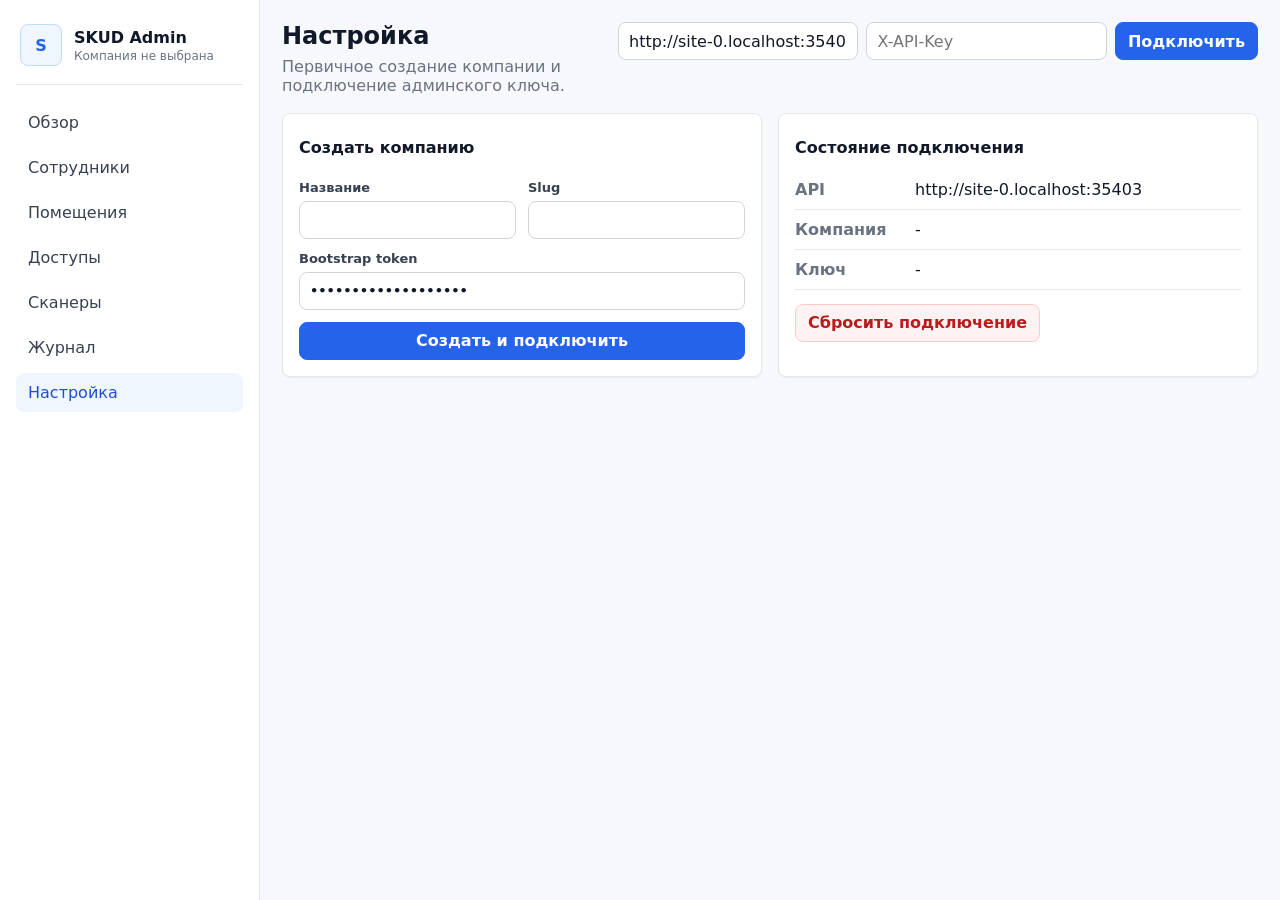
==== admin/index.html @ 58f8a3dc "Admin update" ====
<!doctype html>
<html lang="ru">
  <head>
    <meta charset="utf-8" />
    <meta name="viewport" content="width=device-width, initial-scale=1" />
    <title>SKUD Admin</title>
    <link rel="stylesheet" href="./styles.css" />
  </head>
  <body>
    <div class="app-shell">
      <aside class="sidebar">
        <div class="brand">
          <div class="brand-mark">S</div>
          <div>
            <div class="brand-name">SKUD Admin</div>
            <div class="brand-subtitle" id="companyLabel">Компания не выбрана</div>
          </div>
        </div>
        <nav class="nav" aria-label="Разделы">
          <button class="nav-item active" data-view="dashboard">Обзор</button>
          <button class="nav-item" data-view="employees">Сотрудники</button>
          <button class="nav-item" data-view="rooms">Помещения</button>
          <button class="nav-item" data-view="access">Доступы</button>
          <button class="nav-item" data-view="scanners">Сканеры</button>
          <button class="nav-item" data-view="events">Журнал</button>
          <button class="nav-item" data-view="setup">Настройка</button>
        </nav>
      </aside>

      <main class="main">
        <header class="topbar">
          <div>
            <h1 id="viewTitle">Обзор</h1>
            <p id="viewSubtitle">Состояние офиса, проходы и текущая занятость помещений.</p>
          </div>
          <div class="connection">
            <input id="apiBaseInput" type="url" placeholder="http://localhost:8000" />
            <input id="apiKeyInput" type="password" placeholder="X-API-Key" />
            <button id="saveConnectionBtn" class="button primary">Подключить</button>
          </div>
        </header>

        <div id="notice" class="notice hidden" role="status"></div>

        <section id="dashboard" class="view active">
          <div class="metrics-grid">
            <div class="metric">
              <span class="metric-label">Сотрудники</span>
              <strong id="metricEmployees">0</strong>
            </div>
            <div class="metric">
              <span class="metric-label">Помещения</span>
              <strong id="metricRooms">0</strong>
            </div>
            <div class="metric">
              <span class="metric-label">Людей внутри</span>
              <strong id="metricInside">0</strong>
            </div>
            <div class="metric">
              <span class="metric-label">Проходов сегодня</span>
              <strong id="metricToday">0</strong>
            </div>
          </div>

          <div class="layout-two">
            <section class="panel">
              <div class="panel-head">
                <h2>Занятость помещений</h2>
                <button class="button ghost" data-refresh>Обновить</button>
              </div>
              <div id="occupancyList" class="occupancy-list"></div>
            </section>

            <section class="panel">
              <div class="panel-head">
                <h2>Последние события</h2>
                <button class="button ghost" data-view-target="events">Открыть журнал</button>
              </div>
              <div class="table-wrap compact">
                <table>
                  <thead>
                    <tr>
                      <th>Время</th>
                      <th>Метод</th>
                      <th>Решение</th>
                      <th>Причина</th>
                    </tr>
                  </thead>
                  <tbody id="recentEventsBody"></tbody>
                </table>
              </div>
            </section>
          </div>

          <section class="panel">
            <div class="panel-head">
              <h2>Проходимость</h2>
            </div>
            <div id="throughputBars" class="bars"></div>
          </section>
        </section>

        <section id="employees" class="view">
          <div class="layout-two">
            <section class="panel">
              <div class="panel-head">
                <h2>Новый сотрудник</h2>
              </div>
              <form id="employeeForm" class="form-grid">
                <label>ФИО<input name="full_name" required /></label>
                <label>Табельный ID<input name="external_id" /></label>
                <label>Должность<input name="position" /></label>
                <label>Email<input name="email" type="email" /></label>
                <label>Телефон<input name="phone" /></label>
                <label>Статус
                  <select name="status">
                    <option value="active">active</option>
                    <option value="suspended">suspended</option>
                  </select>
                </label>
                <button class="button primary span-2" type="submit">Добавить сотрудника</button>
              </form>
            </section>

            <section class="panel">
              <div class="panel-head">
                <h2>Face-профиль и QR</h2>
              </div>
              <form id="faceForm" class="stack">
                <label>Сотрудник<select name="employee_id" data-employee-select required></select></label>
                <label>Фото лица<input name="file" type="file" accept="image/*" required /></label>
                <button class="button primary" type="submit">Загрузить фото</button>
              </form>
              <form id="qrForm" class="inline-form">
                <select name="employee_id" data-employee-select required></select>
                <input name="ttl_hours" type="number" min="1" value="12" />
                <button class="button" type="submit">Выпустить QR</button>
              </form>
              <textarea id="qrPayloadOutput" class="code-output" readonly placeholder="Payload QR появится здесь после выпуска"></textarea>
            </section>
          </div>

          <section class="panel">
            <div class="panel-head">
              <h2>Список сотрудников</h2>
              <input id="employeeSearch" class="search" placeholder="Поиск" />
            </div>
            <div class="table-wrap">
              <table>
                <thead>
                  <tr>
                    <th>ID</th>
                    <th>ФИО</th>
                    <th>Табельный</th>
                    <th>Должность</th>
                    <th>Контакты</th>
                    <th>Статус</th>
                    <th></th>
                  </tr>
                </thead>
                <tbody id="employeesBody"></tbody>
              </table>
            </div>
          </section>
        </section>

        <section id="rooms" class="view">
          <div class="layout-two">
            <section class="panel">
              <div class="panel-head">
                <h2>Новое помещение</h2>
              </div>
              <form id="roomForm" class="form-grid">
                <label>Название<input name="name" required /></label>
                <label>Код<input name="code" required /></label>
                <label>Вместимость<input name="capacity" type="number" min="0" /></label>
                <label>Статус
                  <select name="status">
                    <option value="active">active</option>
                    <option value="inactive">inactive</option>
                  </select>
                </label>
                <label class="span-2">Описание<textarea name="description"></textarea></label>
                <button class="button primary span-2" type="submit">Добавить помещение</button>
              </form>
            </section>

            <section class="panel">
              <div class="panel-head">
                <h2>Сейчас внутри</h2>
              </div>
              <div id="roomOccupancySummary" class="occupancy-list"></div>
            </section>
          </div>

          <section class="panel">
            <div class="panel-head">
              <h2>Помещения</h2>
            </div>
            <div class="table-wrap">
              <table>
                <thead>
                  <tr>
                    <th>ID</th>
                    <th>Название</th>
                    <th>Код</th>
                    <th>Вместимость</th>
                    <th>Статус</th>
                    <th></th>
                  </tr>
                </thead>
                <tbody id="roomsBody"></tbody>
              </table>
            </div>
          </section>
        </section>

        <section id="access" class="view">
          <div class="layout-two">
            <section class="panel">
              <div class="panel-head">
                <h2>Правило доступа</h2>
              </div>
              <form id="accessForm" class="form-grid">
                <label>Сотрудник<select name="employee_id" data-employee-select required></select></label>
                <label>Помещение<select name="room_id" data-room-select required></select></label>
                <label>Начало<input name="valid_from" type="datetime-local" /></label>
                <label>Окончание<input name="valid_until" type="datetime-local" /></label>
                <div class="method-group span-2">
                  <label><input type="checkbox" name="method_qr" checked /> QR</label>
                  <label><input type="checkbox" name="method_face" checked /> Face</label>
                  <label><input type="checkbox" name="is_active" checked /> Активно</label>
                </div>
                <button class="button primary span-2" type="submit">Сохранить правило</button>
              </form>
            </section>

            <section class="panel">
              <div class="panel-head">
                <h2>Фильтр</h2>
              </div>
              <div class="stack">
                <label>Сотрудник<select id="ruleEmployeeFilter" data-employee-select></select></label>
                <label>Помещение<select id="ruleRoomFilter" data-room-select></select></label>
                <button id="resetRuleFilters" class="button">Сбросить</button>
              </div>
            </section>
          </div>

          <section class="panel">
            <div class="panel-head">
              <h2>Правила</h2>
            </div>
            <div class="table-wrap">
              <table>
                <thead>
                  <tr>
                    <th>ID</th>
                    <th>Сотрудник</th>
                    <th>Помещение</th>
                    <th>Методы</th>
                    <th>Период</th>
                    <th>Статус</th>
                    <th></th>
                  </tr>
                </thead>
                <tbody id="rulesBody"></tbody>
              </table>
            </div>
          </section>
        </section>

        <section id="scanners" class="view">
          <div class="layout-two">
            <section class="panel">
              <div class="panel-head">
                <h2>Новый сканер</h2>
              </div>
              <form id="scannerForm" class="form-grid">
                <label>Название<input name="name" required /></label>
                <label>Помещение<select name="room_id" data-room-select required></select></label>
                <label>Направление
                  <select name="direction">
                    <option value="entry">entry</option>
                    <option value="exit">exit</option>
                  </select>
                </label>
                <label>Статус
                  <select name="status">
                    <option value="active">active</option>
                    <option value="inactive">inactive</option>
                  </select>
                </label>
                <div class="method-group span-2">
                  <label><input type="checkbox" name="method_qr" checked /> QR</label>
                  <label><input type="checkbox" name="method_face" checked /> Face</label>
                </div>
                <button class="button primary span-2" type="submit">Создать сканер</button>
              </form>
            </section>

            <section class="panel">
              <div class="panel-head">
                <h2>Токен сканера</h2>
              </div>
              <textarea id="scannerTokenOutput" class="code-output" readonly placeholder="Токен появится здесь после создания сканера"></textarea>
            </section>
          </div>

          <section class="panel">
            <div class="panel-head">
              <h2>Сканеры</h2>
            </div>
            <div class="table-wrap">
              <table>
                <thead>
                  <tr>
                    <th>ID</th>
                    <th>Название</th>
                    <th>Помещение</th>
                    <th>Направление</th>
                    <th>Методы</th>
                    <th>Статус</th>
                    <th>Последний сигнал</th>
                  </tr>
                </thead>
                <tbody id="scannersBody"></tbody>
              </table>
            </div>
          </section>
        </section>

        <section id="events" class="view">
          <section class="panel">
            <div class="panel-head">
              <h2>Журнал проходов</h2>
              <div class="filters">
                <select id="eventEmployeeFilter" data-employee-select></select>
                <select id="eventRoomFilter" data-room-select></select>
                <select id="eventDecisionFilter">
                  <option value="">Все решения</option>
                  <option value="granted">granted</option>
                  <option value="denied">denied</option>
                </select>
                <button id="loadEventsBtn" class="button">Применить</button>
              </div>
            </div>
            <div class="table-wrap">
              <table>
                <thead>
                  <tr>
                    <th>ID</th>
                    <th>Время</th>
                    <th>Сотрудник</th>
                    <th>Помещение</th>
                    <th>Сканер</th>
                    <th>Метод</th>
                    <th>Решение</th>
                    <th>Причина</th>
                  </tr>
                </thead>
                <tbody id="eventsBody"></tbody>
              </table>
            </div>
          </section>
        </section>

        <section id="setup" class="view">
          <div class="layout-two">
            <section class="panel">
              <div class="panel-head">
                <h2>Создать компанию</h2>
              </div>
              <form id="setupForm" class="form-grid">
                <label>Название<input name="name" required /></label>
                <label>Slug<input name="slug" required pattern="[a-z0-9][a-z0-9-]{1,62}[a-z0-9]" /></label>
                <label class="span-2">Bootstrap token<input name="bootstrap_token" type="password" required value="bootstrap-change-me" /></label>
                <button class="button primary span-2" type="submit">Создать и подключить</button>
              </form>
            </section>

            <section class="panel">
              <div class="panel-head">
                <h2>Состояние подключения</h2>
              </div>
              <dl class="details">
                <div><dt>API</dt><dd id="connectionApi">-</dd></div>
                <div><dt>Компания</dt><dd id="connectionCompany">-</dd></div>
                <div><dt>Ключ</dt><dd id="connectionKey">-</dd></div>
              </dl>
              <button id="clearConnectionBtn" class="button danger">Сбросить подключение</button>
            </section>
          </div>
        </section>
      </main>
    </div>

    <script src="./app.js"></script>
  </body>
</html>
---- admin/styles.css ----
:root {
  --bg: #f6f8fb;
  --surface: #ffffff;
  --surface-soft: #f9fafb;
  --line: #e5e7eb;
  --line-strong: #d1d5db;
  --text: #111827;
  --muted: #6b7280;
  --accent: #2563eb;
  --accent-weak: #eff6ff;
  --success: #047857;
  --success-weak: #ecfdf5;
  --danger: #b91c1c;
  --danger-weak: #fef2f2;
  --warning: #a16207;
  --warning-weak: #fffbeb;
  --shadow: 0 1px 2px rgba(15, 23, 42, 0.06);
  font-family: Inter, ui-sans-serif, system-ui, -apple-system, BlinkMacSystemFont, "Segoe UI", sans-serif;
  color: var(--text);
}

* {
  box-sizing: border-box;
}

body {
  margin: 0;
  min-width: 320px;
  background: var(--bg);
}

button,
input,
select,
textarea {
  font: inherit;
}

button {
  cursor: pointer;
}

.app-shell {
  display: grid;
  min-height: 100vh;
  grid-template-columns: 260px minmax(0, 1fr);
}

.sidebar {
  position: sticky;
  top: 0;
  height: 100vh;
  border-right: 1px solid var(--line);
  background: var(--surface);
  padding: 20px 16px;
}

.brand {
  display: grid;
  grid-template-columns: 42px minmax(0, 1fr);
  gap: 12px;
  align-items: center;
  padding: 4px 4px 18px;
  border-bottom: 1px solid var(--line);
}

.brand-mark {
  display: grid;
  width: 42px;
  height: 42px;
  place-items: center;
  border: 1px solid #bfdbfe;
  border-radius: 8px;
  background: var(--accent-weak);
  color: var(--accent);
  font-weight: 800;
}

.brand-name {
  font-size: 16px;
  font-weight: 760;
}

.brand-subtitle {
  margin-top: 2px;
  overflow: hidden;
  color: var(--muted);
  font-size: 12px;
  text-overflow: ellipsis;
  white-space: nowrap;
}

.nav {
  display: grid;
  gap: 6px;
  margin-top: 18px;
}

.nav-item {
  width: 100%;
  border: 0;
  border-radius: 8px;
  background: transparent;
  color: #374151;
  padding: 10px 12px;
  text-align: left;
}

.nav-item:hover,
.nav-item.active {
  background: var(--accent-weak);
  color: #1d4ed8;
}

.main {
  min-width: 0;
  padding: 22px;
}

.topbar {
  display: grid;
  grid-template-columns: minmax(220px, 1fr) minmax(380px, 640px);
  gap: 20px;
  align-items: start;
  margin-bottom: 18px;
}

h1,
h2 {
  margin: 0;
  letter-spacing: 0;
}

h1 {
  font-size: 24px;
  line-height: 1.2;
}

h2 {
  font-size: 16px;
  line-height: 1.3;
}

p {
  margin: 6px 0 0;
  color: var(--muted);
}

.connection {
  display: grid;
  grid-template-columns: minmax(170px, 1fr) minmax(170px, 1fr) auto;
  gap: 8px;
}

input,
select,
textarea {
  width: 100%;
  min-height: 38px;
  border: 1px solid var(--line-strong);
  border-radius: 8px;
  background: var(--surface);
  color: var(--text);
  padding: 8px 10px;
  outline: none;
}

textarea {
  min-height: 82px;
  resize: vertical;
}

input:focus,
select:focus,
textarea:focus {
  border-color: #93c5fd;
  box-shadow: 0 0 0 3px rgba(37, 99, 235, 0.12);
}

label {
  display: grid;
  gap: 6px;
  color: #374151;
  font-size: 13px;
  font-weight: 650;
}

.button {
  min-height: 38px;
  border: 1px solid var(--line-strong);
  border-radius: 8px;
  background: var(--surface);
  color: #111827;
  padding: 8px 12px;
  font-weight: 700;
}

.button:hover {
  background: var(--surface-soft);
}

.button.primary {
  border-color: var(--accent);
  background: var(--accent);
  color: #ffffff;
}

.button.primary:hover {
  background: #1d4ed8;
}

.button.ghost {
  border-color: transparent;
  color: var(--accent);
}

.button.danger {
  border-color: #fecaca;
  background: var(--danger-weak);
  color: var(--danger);
}

.notice {
  margin-bottom: 16px;
  border: 1px solid #bfdbfe;
  border-radius: 8px;
  background: var(--accent-weak);
  padding: 10px 12px;
  color: #1e3a8a;
}

.notice.error {
  border-color: #fecaca;
  background: var(--danger-weak);
  color: var(--danger);
}

.hidden {
  display: none !important;
}

.view {
  display: none;
}

.view.active {
  display: grid;
  gap: 16px;
}

.metrics-grid {
  display: grid;
  grid-template-columns: repeat(4, minmax(0, 1fr));
  gap: 12px;
}

.metric,
.panel {
  border: 1px solid var(--line);
  border-radius: 8px;
  background: var(--surface);
  box-shadow: var(--shadow);
}

.metric {
  display: grid;
  gap: 6px;
  padding: 16px;
}

.metric-label {
  color: var(--muted);
  font-size: 12px;
  font-weight: 700;
}

.metric strong {
  font-size: 30px;
  line-height: 1;
}

.layout-two {
  display: grid;
  grid-template-columns: minmax(0, 1fr) minmax(0, 1fr);
  gap: 16px;
}

.panel {
  min-width: 0;
  padding: 16px;
}

.panel-head {
  display: flex;
  min-height: 38px;
  align-items: center;
  justify-content: space-between;
  gap: 12px;
  margin-bottom: 12px;
}

.form-grid {
  display: grid;
  grid-template-columns: repeat(2, minmax(0, 1fr));
  gap: 12px;
}

.span-2 {
  grid-column: 1 / -1;
}

.stack {
  display: grid;
  gap: 12px;
}

.inline-form {
  display: grid;
  grid-template-columns: minmax(0, 1fr) 90px auto;
  gap: 8px;
  margin-top: 14px;
}

.method-group {
  display: flex;
  flex-wrap: wrap;
  gap: 14px;
  align-items: center;
  border: 1px solid var(--line);
  border-radius: 8px;
  background: var(--surface-soft);
  padding: 10px;
}

.method-group label {
  display: flex;
  align-items: center;
  gap: 7px;
  font-weight: 700;
}

.method-group input {
  width: 16px;
  min-height: 16px;
}

.table-wrap {
  overflow: auto;
  border: 1px solid var(--line);
  border-radius: 8px;
}

.table-wrap.compact {
  max-height: 370px;
}

table {
  width: 100%;
  min-width: 760px;
  border-collapse: collapse;
}

th,
td {
  border-bottom: 1px solid var(--line);
  padding: 10px 12px;
  text-align: left;
  vertical-align: middle;
}

th {
  background: var(--surface-soft);
  color: #4b5563;
  font-size: 12px;
  font-weight: 800;
  text-transform: uppercase;
}

td {
  font-size: 13px;
}

tr:last-child td {
  border-bottom: 0;
}

.muted {
  color: var(--muted);
}

.badge {
  display: inline-flex;
  min-height: 24px;
  align-items: center;
  border-radius: 999px;
  padding: 3px 8px;
  font-size: 12px;
  font-weight: 800;
}

.badge.green {
  background: var(--success-weak);
  color: var(--success);
}

.badge.red {
  background: var(--danger-weak);
  color: var(--danger);
}

.badge.yellow {
  background: var(--warning-weak);
  color: var(--warning);
}

.badge.blue {
  background: var(--accent-weak);
  color: var(--accent);
}

.row-actions {
  display: flex;
  gap: 6px;
  justify-content: flex-end;
}

.row-actions .button {
  min-height: 32px;
  padding: 5px 8px;
  font-size: 12px;
}

.search {
  max-width: 260px;
}

.filters {
  display: grid;
  grid-template-columns: repeat(4, minmax(120px, 1fr));
  gap: 8px;
  width: min(720px, 100%);
}

.occupancy-list {
  display: grid;
  gap: 10px;
}

.occupancy-item {
  display: grid;
  grid-template-columns: minmax(0, 1fr) auto;
  gap: 8px;
  align-items: center;
  border: 1px solid var(--line);
  border-radius: 8px;
  padding: 12px;
}

.occupancy-name {
  font-weight: 780;
}

.occupancy-people {
  margin-top: 4px;
  color: var(--muted);
  font-size: 12px;
}

.bars {
  display: grid;
  gap: 10px;
}

.bar-row {
  display: grid;
  grid-template-columns: 170px minmax(0, 1fr) 56px;
  gap: 10px;
  align-items: center;
  font-size: 13px;
}

.bar-track {
  height: 12px;
  overflow: hidden;
  border-radius: 999px;
  background: #eef2f7;
}

.bar-fill {
  height: 100%;
  border-radius: inherit;
  background: var(--accent);
}

.code-output {
  margin-top: 12px;
  min-height: 104px;
  font-family: "Cascadia Code", Consolas, monospace;
  font-size: 12px;
}

.details {
  display: grid;
  gap: 10px;
  margin: 0 0 14px;
}

.details div {
  display: grid;
  grid-template-columns: 110px minmax(0, 1fr);
  gap: 10px;
  border-bottom: 1px solid var(--line);
  padding-bottom: 10px;
}

.details dt {
  color: var(--muted);
  font-weight: 800;
}

.details dd {
  margin: 0;
  overflow-wrap: anywhere;
}

@media (max-width: 1100px) {
  .app-shell {
    grid-template-columns: 1fr;
  }

  .sidebar {
    position: static;
    height: auto;
    border-right: 0;
    border-bottom: 1px solid var(--line);
  }

  .nav {
    grid-template-columns: repeat(4, minmax(0, 1fr));
  }

  .nav-item {
    text-align: center;
  }

  .topbar,
  .layout-two,
  .metrics-grid {
    grid-template-columns: 1fr;
  }
}

@media (max-width: 720px) {
  .main {
    padding: 14px;
  }

  .connection,
  .form-grid,
  .inline-form,
  .filters,
  .nav {
    grid-template-columns: 1fr;
  }

  .panel-head {
    align-items: stretch;
    flex-direction: column;
  }

  .bar-row {
    grid-template-columns: 1fr;
  }
}
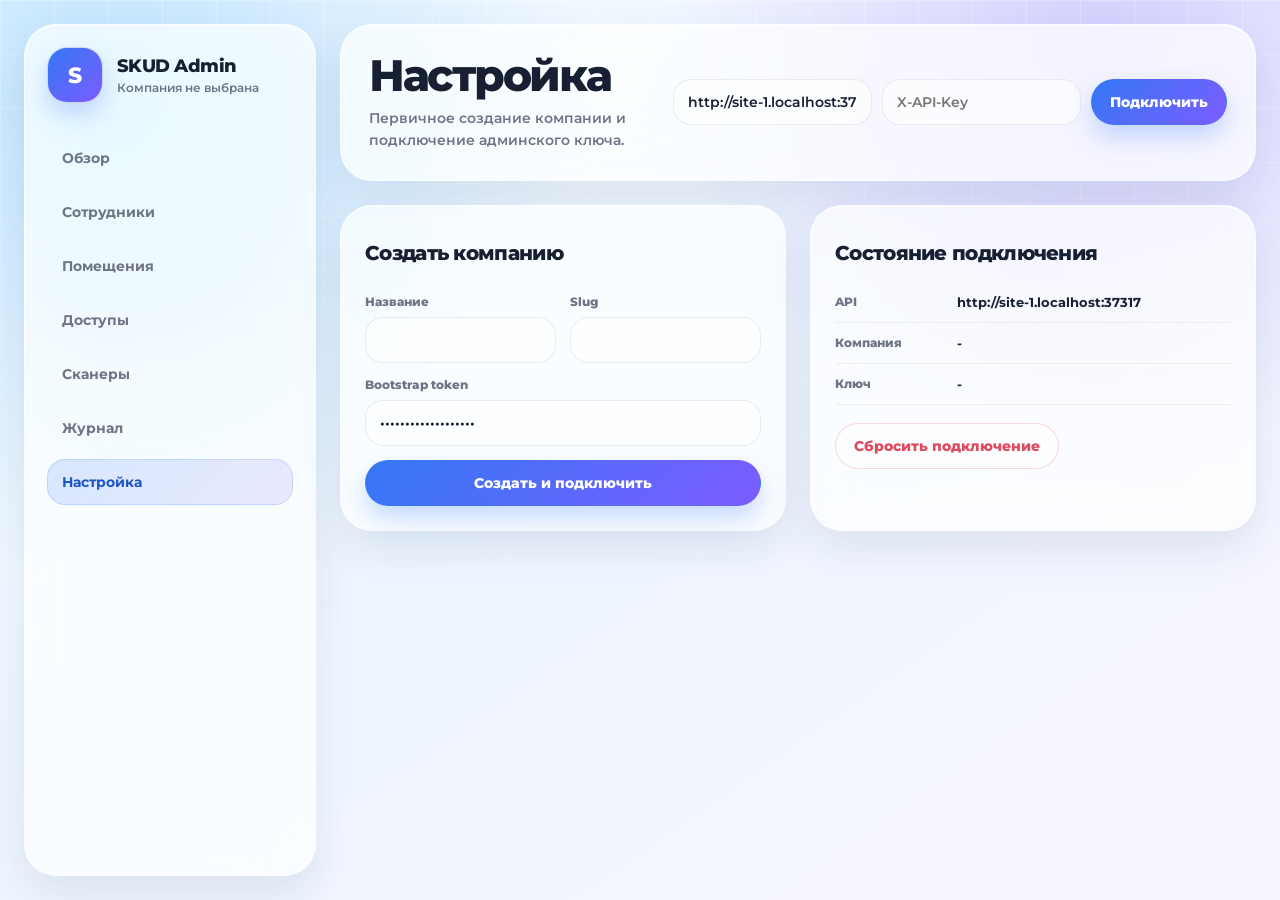
==== commit 770bd8d1: "Big Update" ====
--- a/admin/index.html
+++ b/admin/index.html
@@ -4,6 +4,9 @@
     <meta charset="utf-8" />
     <meta name="viewport" content="width=device-width, initial-scale=1" />
     <title>SKUD Admin</title>
+    <link rel="preconnect" href="https://fonts.googleapis.com" />
+    <link rel="preconnect" href="https://fonts.gstatic.com" crossorigin />
+    <link href="https://fonts.googleapis.com/css2?family=Montserrat:wght@400;500;600;700;800&display=swap" rel="stylesheet" />
     <link rel="stylesheet" href="./styles.css" />
   </head>
   <body>
@@ -104,11 +107,12 @@
           <div class="layout-two">
             <section class="panel">
               <div class="panel-head">
-                <h2>Новый сотрудник</h2>
+                <h2 id="employeeFormTitle">Новый сотрудник</h2>
               </div>
               <form id="employeeForm" class="form-grid">
+                <input name="employee_id" type="hidden" />
                 <label>ФИО<input name="full_name" required /></label>
-                <label>Табельный ID<input name="external_id" /></label>
+                <label>Внешний ID<input name="external_id" placeholder="Любая строка: A-102, ivanov, HR-7" /></label>
                 <label>Должность<input name="position" /></label>
                 <label>Email<input name="email" type="email" /></label>
                 <label>Телефон<input name="phone" /></label>
@@ -118,7 +122,10 @@
                     <option value="suspended">suspended</option>
                   </select>
                 </label>
-                <button class="button primary span-2" type="submit">Добавить сотрудника</button>
+                <label>Логин<input name="login" placeholder="email или табельный ID" /></label>
+                <label>Пароль<input name="password" type="password" placeholder="минимум 6 символов" /></label>
+                <button id="employeeSubmitBtn" class="button primary" type="submit">Добавить сотрудника</button>
+                <button id="employeeCancelBtn" class="button hidden" type="button">Отменить</button>
               </form>
             </section>
 
@@ -151,7 +158,7 @@
                   <tr>
                     <th>ID</th>
                     <th>ФИО</th>
-                    <th>Табельный</th>
+                    <th>Внешний ID</th>
                     <th>Должность</th>
                     <th>Контакты</th>
                     <th>Статус</th>
--- a/admin/styles.css
+++ b/admin/styles.css
@@ -1,22 +1,30 @@
 :root {
-  --bg: #f6f8fb;
-  --surface: #ffffff;
-  --surface-soft: #f9fafb;
-  --line: #e5e7eb;
-  --line-strong: #d1d5db;
-  --text: #111827;
-  --muted: #6b7280;
-  --accent: #2563eb;
-  --accent-weak: #eff6ff;
-  --success: #047857;
-  --success-weak: #ecfdf5;
-  --danger: #b91c1c;
-  --danger-weak: #fef2f2;
-  --warning: #a16207;
-  --warning-weak: #fffbeb;
-  --shadow: 0 1px 2px rgba(15, 23, 42, 0.06);
-  font-family: Inter, ui-sans-serif, system-ui, -apple-system, BlinkMacSystemFont, "Segoe UI", sans-serif;
-  color: var(--text);
+  --font-main: "Montserrat", ui-sans-serif, system-ui, -apple-system, BlinkMacSystemFont, "Segoe UI", sans-serif;
+  --bg-0: #f7fbff;
+  --bg-1: #eef6ff;
+  --bg-2: #f8f5ff;
+  --glass: rgba(255, 255, 255, 0.72);
+  --glass-strong: rgba(255, 255, 255, 0.86);
+  --glass-soft: rgba(255, 255, 255, 0.48);
+  --line: rgba(255, 255, 255, 0.62);
+  --line-dark: rgba(16, 24, 40, 0.08);
+  --text: #172033;
+  --muted: #6c7486;
+  --primary: #3478f6;
+  --primary-2: #7c5cff;
+  --cyan: #38c9e8;
+  --success: #1f9d70;
+  --warning: #c98a19;
+  --danger: #df4b5f;
+  --radius-xl: 32px;
+  --radius-lg: 24px;
+  --radius-md: 18px;
+  --radius-sm: 14px;
+  --shadow-soft: 0 24px 70px rgba(32, 57, 102, 0.12);
+  --shadow-card: 0 18px 45px rgba(32, 57, 102, 0.10), inset 0 1px 0 rgba(255, 255, 255, 0.78);
+  --shadow-button: 0 12px 24px rgba(52, 120, 246, 0.26);
+  color: var(--text);
+  font-family: var(--font-main);
 }
 
 * {
@@ -26,7 +34,23 @@
 body {
   margin: 0;
   min-width: 320px;
-  background: var(--bg);
+  min-height: 100vh;
+  background:
+    radial-gradient(circle at 8% 10%, rgba(116, 199, 255, 0.42), transparent 34%),
+    radial-gradient(circle at 86% 4%, rgba(160, 132, 255, 0.32), transparent 31%),
+    linear-gradient(145deg, var(--bg-0), var(--bg-1) 46%, var(--bg-2));
+  color: var(--text);
+  font-family: var(--font-main);
+}
+
+body::before {
+  position: fixed;
+  inset: 0;
+  z-index: -1;
+  background-image: linear-gradient(rgba(255, 255, 255, 0.28) 1px, transparent 1px), linear-gradient(90deg, rgba(255, 255, 255, 0.28) 1px, transparent 1px);
+  background-size: 54px 54px;
+  content: "";
+  mask-image: linear-gradient(to bottom, #000, transparent 82%);
 }
 
 button,
@@ -43,195 +67,245 @@
 .app-shell {
   display: grid;
   min-height: 100vh;
-  grid-template-columns: 260px minmax(0, 1fr);
+  grid-template-columns: 292px minmax(0, 1fr);
+  gap: 24px;
+  padding: 24px;
+}
+
+.sidebar,
+.panel,
+.metric,
+.notice,
+.topbar {
+  border: 1px solid var(--line);
+  background: var(--glass);
+  box-shadow: var(--shadow-card);
+  backdrop-filter: blur(28px) saturate(160%);
+  -webkit-backdrop-filter: blur(28px) saturate(160%);
 }
 
 .sidebar {
   position: sticky;
-  top: 0;
-  height: 100vh;
-  border-right: 1px solid var(--line);
-  background: var(--surface);
-  padding: 20px 16px;
+  top: 24px;
+  height: calc(100vh - 48px);
+  overflow: auto;
+  border-radius: var(--radius-xl);
+  padding: 22px;
 }
 
 .brand {
   display: grid;
-  grid-template-columns: 42px minmax(0, 1fr);
-  gap: 12px;
-  align-items: center;
-  padding: 4px 4px 18px;
-  border-bottom: 1px solid var(--line);
+  grid-template-columns: 56px minmax(0, 1fr);
+  gap: 14px;
+  align-items: center;
+  padding-bottom: 22px;
 }
 
 .brand-mark {
   display: grid;
-  width: 42px;
-  height: 42px;
+  width: 56px;
+  height: 56px;
   place-items: center;
-  border: 1px solid #bfdbfe;
-  border-radius: 8px;
-  background: var(--accent-weak);
-  color: var(--accent);
+  border: 1px solid rgba(255, 255, 255, 0.7);
+  border-radius: 20px;
+  background: linear-gradient(135deg, var(--primary), var(--primary-2));
+  box-shadow: var(--shadow-button);
+  color: white;
+  font-size: 22px;
   font-weight: 800;
 }
 
 .brand-name {
-  font-size: 16px;
-  font-weight: 760;
+  color: var(--text);
+  font-size: 18px;
+  font-weight: 800;
+  letter-spacing: -0.03em;
 }
 
 .brand-subtitle {
-  margin-top: 2px;
+  margin-top: 3px;
   overflow: hidden;
   color: var(--muted);
   font-size: 12px;
+  font-weight: 600;
   text-overflow: ellipsis;
   white-space: nowrap;
 }
 
 .nav {
   display: grid;
-  gap: 6px;
-  margin-top: 18px;
+  gap: 8px;
+  margin-top: 10px;
 }
 
 .nav-item {
   width: 100%;
-  border: 0;
-  border-radius: 8px;
+  min-height: 46px;
+  border: 1px solid transparent;
+  border-radius: 18px;
   background: transparent;
-  color: #374151;
-  padding: 10px 12px;
+  color: var(--muted);
+  padding: 11px 14px;
   text-align: left;
-}
-
-.nav-item:hover,
+  font-size: 14px;
+  font-weight: 700;
+  transition: 180ms ease;
+}
+
+.nav-item:hover {
+  border-color: var(--line);
+  background: rgba(255, 255, 255, 0.48);
+  color: var(--text);
+  transform: translateY(-1px);
+}
+
 .nav-item.active {
-  background: var(--accent-weak);
-  color: #1d4ed8;
+  border-color: rgba(52, 120, 246, 0.18);
+  background: linear-gradient(135deg, rgba(52, 120, 246, 0.16), rgba(124, 92, 255, 0.12));
+  color: #1f56c5;
 }
 
 .main {
   min-width: 0;
-  padding: 22px;
 }
 
 .topbar {
   display: grid;
-  grid-template-columns: minmax(220px, 1fr) minmax(380px, 640px);
-  gap: 20px;
-  align-items: start;
-  margin-bottom: 18px;
+  grid-template-columns: minmax(280px, 1fr) minmax(380px, 720px);
+  gap: 24px;
+  align-items: center;
+  border-radius: var(--radius-xl);
+  margin-bottom: 24px;
+  padding: 28px;
 }
 
 h1,
+h2,
+p {
+  margin: 0;
+}
+
+h1 {
+  color: var(--text);
+  font-size: clamp(28px, 4vw, 44px);
+  font-weight: 800;
+  letter-spacing: -0.055em;
+  line-height: 1.02;
+}
+
 h2 {
-  margin: 0;
-  letter-spacing: 0;
-}
-
-h1 {
-  font-size: 24px;
-  line-height: 1.2;
-}
-
-h2 {
-  font-size: 16px;
-  line-height: 1.3;
+  color: var(--text);
+  font-size: 20px;
+  font-weight: 800;
+  letter-spacing: -0.035em;
 }
 
 p {
-  margin: 6px 0 0;
-  color: var(--muted);
-}
-
-.connection {
-  display: grid;
-  grid-template-columns: minmax(170px, 1fr) minmax(170px, 1fr) auto;
+  margin-top: 9px;
+  color: var(--muted);
+  font-size: 14px;
+  font-weight: 600;
+  line-height: 1.6;
+}
+
+.connection,
+.filters {
+  display: grid;
+  grid-template-columns: minmax(160px, 1fr) minmax(160px, 1fr) auto;
+  gap: 10px;
+}
+
+.filters {
+  grid-template-columns: repeat(4, minmax(120px, 1fr));
+  width: min(760px, 100%);
+}
+
+label {
+  display: grid;
   gap: 8px;
+  color: var(--muted);
+  font-size: 12px;
+  font-weight: 800;
 }
 
 input,
 select,
 textarea {
   width: 100%;
-  min-height: 38px;
-  border: 1px solid var(--line-strong);
-  border-radius: 8px;
-  background: var(--surface);
-  color: var(--text);
-  padding: 8px 10px;
+  min-height: 46px;
+  border: 1px solid var(--line-dark);
+  border-radius: var(--radius-md);
+  background: rgba(255, 255, 255, 0.58);
+  color: var(--text);
+  padding: 11px 14px;
   outline: none;
+  font-size: 14px;
+  font-weight: 600;
+  transition: 170ms ease;
 }
 
 textarea {
-  min-height: 82px;
+  min-height: 108px;
   resize: vertical;
 }
 
 input:focus,
 select:focus,
 textarea:focus {
-  border-color: #93c5fd;
-  box-shadow: 0 0 0 3px rgba(37, 99, 235, 0.12);
-}
-
-label {
-  display: grid;
-  gap: 6px;
-  color: #374151;
-  font-size: 13px;
-  font-weight: 650;
+  border-color: rgba(52, 120, 246, 0.6);
+  background: rgba(255, 255, 255, 0.86);
+  box-shadow: 0 0 0 4px rgba(52, 120, 246, 0.12);
 }
 
 .button {
-  min-height: 38px;
-  border: 1px solid var(--line-strong);
-  border-radius: 8px;
-  background: var(--surface);
-  color: #111827;
-  padding: 8px 12px;
-  font-weight: 700;
+  min-height: 46px;
+  border: 1px solid rgba(52, 120, 246, 0.28);
+  border-radius: 999px;
+  background: rgba(255, 255, 255, 0.58);
+  color: #215ecf;
+  padding: 11px 18px;
+  font-size: 14px;
+  font-weight: 800;
+  transition: 180ms ease;
 }
 
 .button:hover {
-  background: var(--surface-soft);
+  background: rgba(255, 255, 255, 0.82);
+  transform: translateY(-1px);
 }
 
 .button.primary {
-  border-color: var(--accent);
-  background: var(--accent);
-  color: #ffffff;
+  border-color: transparent;
+  background: linear-gradient(135deg, var(--primary), var(--primary-2));
+  box-shadow: var(--shadow-button);
+  color: white;
 }
 
 .button.primary:hover {
-  background: #1d4ed8;
+  filter: saturate(1.08);
 }
 
 .button.ghost {
   border-color: transparent;
-  color: var(--accent);
+  background: transparent;
 }
 
 .button.danger {
-  border-color: #fecaca;
-  background: var(--danger-weak);
+  border-color: rgba(223, 75, 95, 0.22);
+  background: rgba(255, 255, 255, 0.54);
   color: var(--danger);
 }
 
 .notice {
-  margin-bottom: 16px;
-  border: 1px solid #bfdbfe;
-  border-radius: 8px;
-  background: var(--accent-weak);
-  padding: 10px 12px;
-  color: #1e3a8a;
+  margin-bottom: 24px;
+  border-radius: var(--radius-lg);
+  padding: 14px 18px;
+  color: #215ecf;
+  font-size: 13px;
+  font-weight: 700;
 }
 
 .notice.error {
-  border-color: #fecaca;
-  background: var(--danger-weak);
   color: var(--danger);
 }
 
@@ -245,98 +319,97 @@
 
 .view.active {
   display: grid;
+  gap: 24px;
+}
+
+.metrics-grid {
+  display: grid;
+  grid-template-columns: repeat(4, minmax(0, 1fr));
   gap: 16px;
 }
 
-.metrics-grid {
-  display: grid;
-  grid-template-columns: repeat(4, minmax(0, 1fr));
-  gap: 12px;
-}
-
-.metric,
-.panel {
-  border: 1px solid var(--line);
-  border-radius: 8px;
-  background: var(--surface);
-  box-shadow: var(--shadow);
-}
-
 .metric {
-  display: grid;
-  gap: 6px;
-  padding: 16px;
+  min-height: 150px;
+  border-radius: var(--radius-xl);
+  padding: 24px;
 }
 
 .metric-label {
+  display: block;
   color: var(--muted);
   font-size: 12px;
-  font-weight: 700;
+  font-weight: 800;
 }
 
 .metric strong {
-  font-size: 30px;
-  line-height: 1;
+  display: block;
+  margin-top: 16px;
+  color: var(--text);
+  font-size: 42px;
+  font-weight: 800;
+  letter-spacing: -0.06em;
 }
 
 .layout-two {
   display: grid;
   grid-template-columns: minmax(0, 1fr) minmax(0, 1fr);
-  gap: 16px;
+  gap: 24px;
 }
 
 .panel {
   min-width: 0;
-  padding: 16px;
+  border-radius: var(--radius-xl);
+  padding: 24px;
 }
 
 .panel-head {
   display: flex;
-  min-height: 38px;
+  min-height: 46px;
   align-items: center;
   justify-content: space-between;
-  gap: 12px;
-  margin-bottom: 12px;
+  gap: 14px;
+  margin-bottom: 18px;
 }
 
 .form-grid {
   display: grid;
   grid-template-columns: repeat(2, minmax(0, 1fr));
-  gap: 12px;
+  gap: 14px;
 }
 
 .span-2 {
   grid-column: 1 / -1;
 }
 
-.stack {
+.stack,
+.occupancy-list,
+.bars {
   display: grid;
   gap: 12px;
 }
 
 .inline-form {
   display: grid;
-  grid-template-columns: minmax(0, 1fr) 90px auto;
-  gap: 8px;
-  margin-top: 14px;
+  grid-template-columns: minmax(0, 1fr) 110px auto;
+  gap: 10px;
+  margin-top: 16px;
 }
 
 .method-group {
   display: flex;
   flex-wrap: wrap;
-  gap: 14px;
-  align-items: center;
-  border: 1px solid var(--line);
-  border-radius: 8px;
-  background: var(--surface-soft);
-  padding: 10px;
+  gap: 12px;
+  align-items: center;
+  border: 1px solid var(--line-dark);
+  border-radius: var(--radius-lg);
+  background: rgba(255, 255, 255, 0.42);
+  padding: 14px;
 }
 
 .method-group label {
   display: flex;
   align-items: center;
-  gap: 7px;
-  font-weight: 700;
+  gap: 8px;
 }
 
 .method-group input {
@@ -346,38 +419,42 @@
 
 .table-wrap {
   overflow: auto;
-  border: 1px solid var(--line);
-  border-radius: 8px;
+  border: 1px solid var(--line-dark);
+  border-radius: var(--radius-lg);
+  background: rgba(255, 255, 255, 0.34);
 }
 
 .table-wrap.compact {
-  max-height: 370px;
+  max-height: 420px;
 }
 
 table {
   width: 100%;
-  min-width: 760px;
+  min-width: 860px;
   border-collapse: collapse;
 }
 
 th,
 td {
-  border-bottom: 1px solid var(--line);
-  padding: 10px 12px;
+  border-bottom: 1px solid rgba(16, 24, 40, 0.06);
+  padding: 15px 16px;
   text-align: left;
   vertical-align: middle;
 }
 
 th {
-  background: var(--surface-soft);
-  color: #4b5563;
-  font-size: 12px;
-  font-weight: 800;
+  background: rgba(255, 255, 255, 0.42);
+  color: var(--muted);
+  font-size: 11px;
+  font-weight: 800;
+  letter-spacing: 0.04em;
   text-transform: uppercase;
 }
 
 td {
+  color: var(--text);
   font-size: 13px;
+  font-weight: 600;
 }
 
 tr:last-child td {
@@ -390,140 +467,133 @@
 
 .badge {
   display: inline-flex;
-  min-height: 24px;
-  align-items: center;
+  min-height: 28px;
+  align-items: center;
+  border: 1px solid rgba(16, 24, 40, 0.06);
   border-radius: 999px;
-  padding: 3px 8px;
-  font-size: 12px;
+  background: rgba(255, 255, 255, 0.52);
+  color: var(--muted);
+  padding: 5px 10px;
+  font-size: 11px;
   font-weight: 800;
 }
 
 .badge.green {
-  background: var(--success-weak);
+  background: rgba(31, 157, 112, 0.12);
   color: var(--success);
 }
 
 .badge.red {
-  background: var(--danger-weak);
+  background: rgba(223, 75, 95, 0.12);
   color: var(--danger);
 }
 
 .badge.yellow {
-  background: var(--warning-weak);
+  background: rgba(201, 138, 25, 0.12);
   color: var(--warning);
 }
 
 .badge.blue {
-  background: var(--accent-weak);
-  color: var(--accent);
+  background: rgba(52, 120, 246, 0.12);
+  color: #215ecf;
 }
 
 .row-actions {
   display: flex;
-  gap: 6px;
+  gap: 8px;
   justify-content: flex-end;
 }
 
 .row-actions .button {
-  min-height: 32px;
-  padding: 5px 8px;
+  min-height: 34px;
+  padding: 7px 12px;
   font-size: 12px;
 }
 
 .search {
-  max-width: 260px;
-}
-
-.filters {
-  display: grid;
-  grid-template-columns: repeat(4, minmax(120px, 1fr));
-  gap: 8px;
-  width: min(720px, 100%);
-}
-
-.occupancy-list {
-  display: grid;
-  gap: 10px;
+  max-width: 300px;
 }
 
 .occupancy-item {
   display: grid;
   grid-template-columns: minmax(0, 1fr) auto;
-  gap: 8px;
-  align-items: center;
-  border: 1px solid var(--line);
-  border-radius: 8px;
-  padding: 12px;
+  gap: 12px;
+  align-items: center;
+  border: 1px solid var(--line-dark);
+  border-radius: var(--radius-lg);
+  background: rgba(255, 255, 255, 0.42);
+  padding: 16px;
 }
 
 .occupancy-name {
-  font-weight: 780;
+  font-weight: 800;
 }
 
 .occupancy-people {
   margin-top: 4px;
   color: var(--muted);
   font-size: 12px;
-}
-
-.bars {
-  display: grid;
-  gap: 10px;
+  font-weight: 600;
 }
 
 .bar-row {
   display: grid;
-  grid-template-columns: 170px minmax(0, 1fr) 56px;
-  gap: 10px;
-  align-items: center;
+  grid-template-columns: 220px minmax(0, 1fr) 56px;
+  gap: 12px;
+  align-items: center;
+  color: var(--muted);
   font-size: 13px;
+  font-weight: 700;
 }
 
 .bar-track {
-  height: 12px;
+  height: 10px;
   overflow: hidden;
   border-radius: 999px;
-  background: #eef2f7;
+  background: rgba(255, 255, 255, 0.52);
 }
 
 .bar-fill {
   height: 100%;
   border-radius: inherit;
-  background: var(--accent);
+  background: linear-gradient(90deg, var(--primary), var(--cyan));
 }
 
 .code-output {
-  margin-top: 12px;
-  min-height: 104px;
-  font-family: "Cascadia Code", Consolas, monospace;
+  margin-top: 14px;
+  min-height: 118px;
+  font-family: "SF Mono", "Cascadia Code", Consolas, monospace;
   font-size: 12px;
 }
 
 .details {
   display: grid;
-  gap: 10px;
-  margin: 0 0 14px;
+  gap: 12px;
+  margin: 0 0 18px;
 }
 
 .details div {
   display: grid;
   grid-template-columns: 110px minmax(0, 1fr);
-  gap: 10px;
-  border-bottom: 1px solid var(--line);
-  padding-bottom: 10px;
+  gap: 12px;
+  border-bottom: 1px solid rgba(16, 24, 40, 0.06);
+  padding-bottom: 12px;
 }
 
 .details dt {
   color: var(--muted);
+  font-size: 12px;
   font-weight: 800;
 }
 
 .details dd {
   margin: 0;
   overflow-wrap: anywhere;
-}
-
-@media (max-width: 1100px) {
+  font-size: 13px;
+  font-weight: 700;
+}
+
+@media (max-width: 1160px) {
   .app-shell {
     grid-template-columns: 1fr;
   }
@@ -531,16 +601,10 @@
   .sidebar {
     position: static;
     height: auto;
-    border-right: 0;
-    border-bottom: 1px solid var(--line);
   }
 
   .nav {
     grid-template-columns: repeat(4, minmax(0, 1fr));
-  }
-
-  .nav-item {
-    text-align: center;
   }
 
   .topbar,
@@ -551,14 +615,14 @@
 }
 
 @media (max-width: 720px) {
-  .main {
+  .app-shell {
     padding: 14px;
   }
 
   .connection,
+  .filters,
   .form-grid,
   .inline-form,
-  .filters,
   .nav {
     grid-template-columns: 1fr;
   }
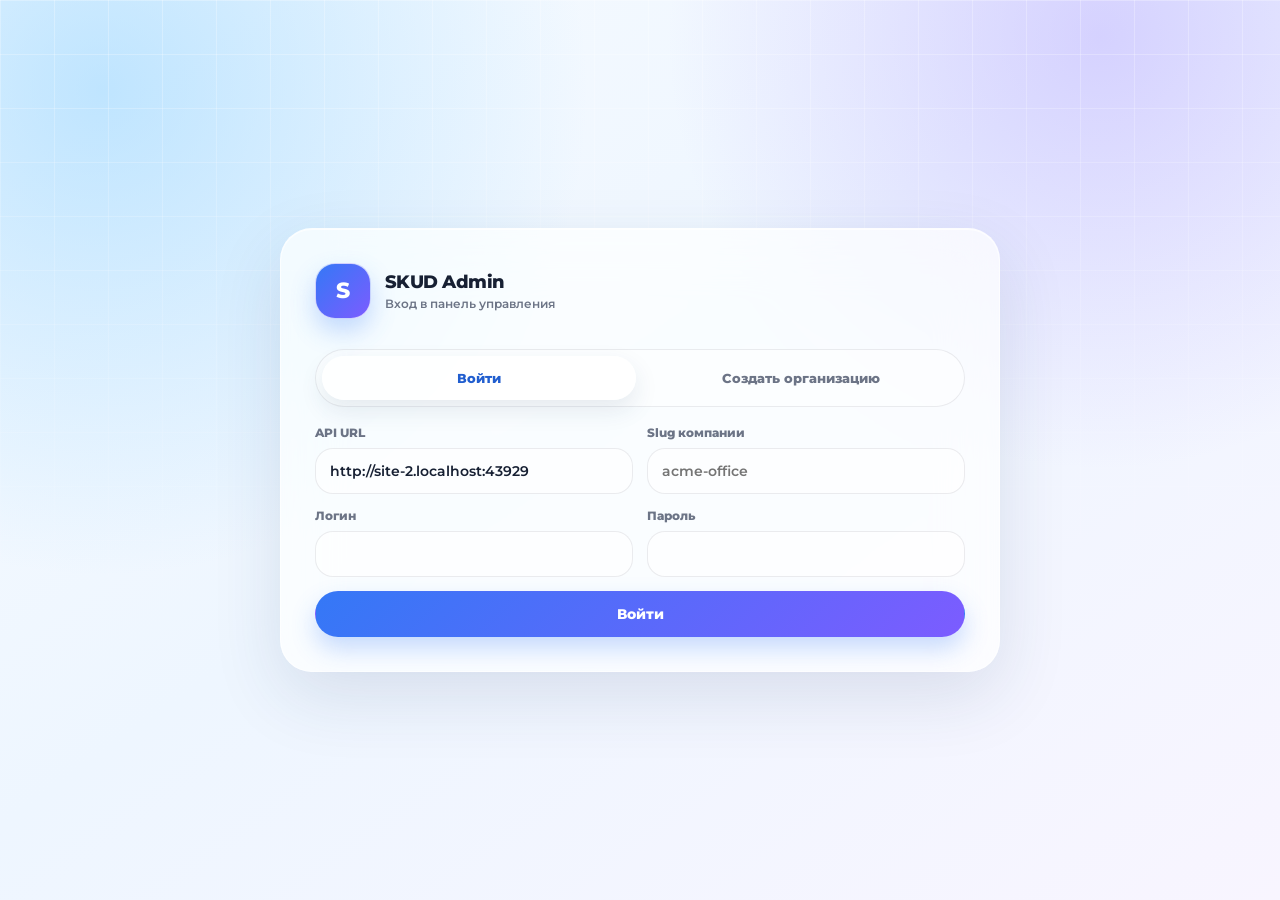
==== commit 19881fc0: "Vera Update" ====
--- a/admin/index.html
+++ b/admin/index.html
@@ -10,7 +10,41 @@
     <link rel="stylesheet" href="./styles.css" />
   </head>
   <body>
-    <div class="app-shell">
+    <section id="authGate" class="auth-gate">
+      <div class="auth-card">
+        <div class="brand auth-brand">
+          <div class="brand-mark">S</div>
+          <div>
+            <div class="brand-name">SKUD Admin</div>
+            <div class="brand-subtitle">Вход в панель управления</div>
+          </div>
+        </div>
+        <div class="auth-tabs">
+          <button class="auth-tab active" data-auth-tab="login">Войти</button>
+          <button class="auth-tab" data-auth-tab="create">Создать организацию</button>
+        </div>
+        <div id="authNotice" class="notice hidden" role="status"></div>
+        <form id="adminLoginForm" class="auth-form active" data-auth-panel="login">
+          <label>API URL<input name="api_base" type="url" placeholder="http://localhost:8000" /></label>
+          <label>Slug компании<input name="company_slug" required placeholder="acme-office" /></label>
+          <label>Логин<input name="login" required autocomplete="username" /></label>
+          <label>Пароль<input name="password" type="password" required autocomplete="current-password" /></label>
+          <button class="button primary" type="submit">Войти</button>
+        </form>
+        <form id="orgCreateForm" class="auth-form" data-auth-panel="create">
+          <label>API URL<input name="api_base" type="url" placeholder="http://localhost:8000" /></label>
+          <label>Название организации<input name="name" required /></label>
+          <label>Slug<input name="slug" required pattern="[a-z0-9][a-z0-9-]{1,62}[a-z0-9]" placeholder="acme-office" /></label>
+          <label>ФИО администратора<input name="owner_full_name" required /></label>
+          <label>Логин администратора<input name="owner_login" required autocomplete="username" /></label>
+          <label>Пароль администратора<input name="owner_password" type="password" minlength="6" required autocomplete="new-password" /></label>
+          <label>Bootstrap token<input name="bootstrap_token" type="password" required value="bootstrap-change-me" /></label>
+          <button class="button primary" type="submit">Создать и войти</button>
+        </form>
+      </div>
+    </section>
+
+    <div id="appShell" class="app-shell hidden">
       <aside class="sidebar">
         <div class="brand">
           <div class="brand-mark">S</div>
@@ -26,6 +60,7 @@
           <button class="nav-item" data-view="access">Доступы</button>
           <button class="nav-item" data-view="scanners">Сканеры</button>
           <button class="nav-item" data-view="events">Журнал</button>
+          <button class="nav-item" data-view="reports">Отчеты</button>
           <button class="nav-item" data-view="setup">Настройка</button>
         </nav>
       </aside>
@@ -120,8 +155,26 @@
                   <select name="status">
                     <option value="active">active</option>
                     <option value="suspended">suspended</option>
+                    <option value="fired">fired</option>
                   </select>
                 </label>
+                <label>Роль
+                  <select name="role">
+                    <option value="employee">employee</option>
+                    <option value="hr">hr</option>
+                    <option value="security">security</option>
+                    <option value="pass_office">pass_office</option>
+                    <option value="cleaner">cleaner</option>
+                  </select>
+                </label>
+                <label>Уровень доступа<input name="access_level" type="number" min="1" max="3" value="1" /></label>
+                <label>Статус пропуска
+                  <select name="pass_status">
+                    <option value="active">active</option>
+                    <option value="blocked">blocked</option>
+                  </select>
+                </label>
+                <label>Причина блокировки<input name="pass_block_reason" /></label>
                 <label>Логин<input name="login" placeholder="email или табельный ID" /></label>
                 <label>Пароль<input name="password" type="password" placeholder="минимум 6 символов" /></label>
                 <button id="employeeSubmitBtn" class="button primary" type="submit">Добавить сотрудника</button>
@@ -181,12 +234,19 @@
                 <label>Название<input name="name" required /></label>
                 <label>Код<input name="code" required /></label>
                 <label>Вместимость<input name="capacity" type="number" min="0" /></label>
+                <label>Уровень помещения<input name="access_level" type="number" min="1" max="3" value="1" /></label>
                 <label>Статус
                   <select name="status">
                     <option value="active">active</option>
                     <option value="inactive">inactive</option>
                   </select>
                 </label>
+                <div class="method-group span-2">
+                  <label><input type="checkbox" name="method_qr" checked /> QR</label>
+                  <label><input type="checkbox" name="method_card" checked /> Card</label>
+                  <label><input type="checkbox" name="method_face" checked /> Face</label>
+                </div>
+                <label class="span-2"><input name="biometric_only" type="checkbox" /> Доступ только по биометрии</label>
                 <label class="span-2">Описание<textarea name="description"></textarea></label>
                 <button class="button primary span-2" type="submit">Добавить помещение</button>
               </form>
@@ -211,6 +271,8 @@
                     <th>ID</th>
                     <th>Название</th>
                     <th>Код</th>
+                    <th>Уровень</th>
+                    <th>Вход</th>
                     <th>Вместимость</th>
                     <th>Статус</th>
                     <th></th>
@@ -233,12 +295,18 @@
                 <label>Помещение<select name="room_id" data-room-select required></select></label>
                 <label>Начало<input name="valid_from" type="datetime-local" /></label>
                 <label>Окончание<input name="valid_until" type="datetime-local" /></label>
+                <label>Дни недели<input name="weekdays" placeholder="0,1,2,3,4" /></label>
+                <label>Время<input name="time_range" placeholder="09:00-18:00" /></label>
                 <div class="method-group span-2">
-                  <label><input type="checkbox" name="method_qr" checked /> QR</label>
-                  <label><input type="checkbox" name="method_face" checked /> Face</label>
                   <label><input type="checkbox" name="is_active" checked /> Активно</label>
                 </div>
                 <button class="button primary span-2" type="submit">Сохранить правило</button>
+                <div class="quick-grants span-2">
+                  <button class="button" type="button" id="grantAllRoomsBtn">Все помещения</button>
+                  <button class="button" type="button" id="grantQrRoomsBtn">Все с QR</button>
+                  <button class="button" type="button" id="grantCardRoomsBtn">Все с картой</button>
+                  <button class="button" type="button" id="grantFaceRoomsBtn">Все с лицом</button>
+                </div>
               </form>
             </section>
 
@@ -251,6 +319,35 @@
                 <label>Помещение<select id="ruleRoomFilter" data-room-select></select></label>
                 <button id="resetRuleFilters" class="button">Сбросить</button>
               </div>
+            </section>
+          </div>
+
+          <div class="layout-two">
+            <section class="panel">
+              <div class="panel-head">
+                <h2>Список 3 уровня</h2>
+              </div>
+              <form id="allowlistForm" class="form-grid">
+                <label>Помещение<select name="room_id" data-room-select required></select></label>
+                <label>Сотрудник<select name="employee_id" data-employee-select required></select></label>
+                <button class="button primary" type="submit">Добавить</button>
+                <button id="loadAllowlistBtn" class="button" type="button">Показать список</button>
+              </form>
+              <div id="allowlistOutput" class="stack"></div>
+            </section>
+
+            <section class="panel">
+              <div class="panel-head">
+                <h2>Лимит помещения</h2>
+              </div>
+              <form id="limitOverrideForm" class="form-grid">
+                <label>Помещение<select name="room_id" data-room-select required></select></label>
+                <label>Лимит<input name="limit_value" type="number" min="0" required /></label>
+                <label>Начало<input name="valid_from" type="datetime-local" required /></label>
+                <label>Окончание<input name="valid_until" type="datetime-local" required /></label>
+                <label class="span-2">Причина<input name="reason" /></label>
+                <button class="button primary span-2" type="submit">Установить лимит</button>
+              </form>
             </section>
           </div>
 
@@ -300,6 +397,7 @@
                 </label>
                 <div class="method-group span-2">
                   <label><input type="checkbox" name="method_qr" checked /> QR</label>
+                  <label><input type="checkbox" name="method_card" checked /> Card</label>
                   <label><input type="checkbox" name="method_face" checked /> Face</label>
                 </div>
                 <button class="button primary span-2" type="submit">Создать сканер</button>
@@ -349,6 +447,8 @@
                   <option value="granted">granted</option>
                   <option value="denied">denied</option>
                 </select>
+                <input id="eventDateFrom" type="datetime-local" />
+                <input id="eventDateTo" type="datetime-local" />
                 <button id="loadEventsBtn" class="button">Применить</button>
               </div>
             </div>
@@ -372,6 +472,44 @@
           </section>
         </section>
 
+        <section id="reports" class="view">
+          <div class="layout-two">
+            <section class="panel">
+              <div class="panel-head">
+                <h2>Период отчета</h2>
+              </div>
+              <div class="form-grid">
+                <label>Начало<input id="reportDateFrom" type="datetime-local" /></label>
+                <label>Окончание<input id="reportDateTo" type="datetime-local" /></label>
+                <button id="loadAttendanceReportBtn" class="button primary" type="button">Посещаемость</button>
+                <button id="loadRoomReportBtn" class="button" type="button">Загруженность</button>
+              </div>
+            </section>
+
+            <section class="panel">
+              <div class="panel-head">
+                <h2>Anti-passback</h2>
+              </div>
+              <form id="securitySettingsForm" class="form-grid">
+                <label>Интервал блокировки, минут<input name="anti_passback_minutes" type="number" min="0" max="1440" value="15" /></label>
+                <button class="button primary" type="submit">Сохранить</button>
+              </form>
+            </section>
+          </div>
+
+          <section class="panel">
+            <div class="panel-head">
+              <h2 id="reportTitle">Отчет</h2>
+            </div>
+            <div class="table-wrap">
+              <table>
+                <thead id="reportHead"></thead>
+                <tbody id="reportBody"></tbody>
+              </table>
+            </div>
+          </section>
+        </section>
+
         <section id="setup" class="view">
           <div class="layout-two">
             <section class="panel">
--- a/admin/styles.css
+++ b/admin/styles.css
@@ -35,6 +35,7 @@
   margin: 0;
   min-width: 320px;
   min-height: 100vh;
+  overflow-x: hidden;
   background:
     radial-gradient(circle at 8% 10%, rgba(116, 199, 255, 0.42), transparent 34%),
     radial-gradient(circle at 86% 4%, rgba(160, 132, 255, 0.32), transparent 31%),
@@ -66,10 +67,77 @@
 
 .app-shell {
   display: grid;
+  width: 100%;
   min-height: 100vh;
   grid-template-columns: 292px minmax(0, 1fr);
   gap: 24px;
   padding: 24px;
+}
+
+.auth-gate {
+  display: grid;
+  min-height: 100vh;
+  place-items: center;
+  padding: 24px;
+}
+
+.auth-card {
+  width: min(720px, 100%);
+  min-width: 0;
+  border: 1px solid var(--line);
+  border-radius: var(--radius-xl);
+  background: var(--glass);
+  box-shadow: var(--shadow-soft), inset 0 1px 0 rgba(255, 255, 255, 0.78);
+  padding: clamp(22px, 4vw, 34px);
+  backdrop-filter: blur(28px) saturate(160%);
+  -webkit-backdrop-filter: blur(28px) saturate(160%);
+}
+
+.auth-brand {
+  padding-bottom: 18px;
+}
+
+.auth-tabs {
+  display: grid;
+  grid-template-columns: 1fr 1fr;
+  gap: 8px;
+  margin: 8px 0 18px;
+  border: 1px solid var(--line-dark);
+  border-radius: 999px;
+  background: rgba(255, 255, 255, 0.42);
+  padding: 6px;
+}
+
+.auth-tab {
+  min-width: 0;
+  min-height: 44px;
+  border: 0;
+  border-radius: 999px;
+  background: transparent;
+  color: var(--muted);
+  font-size: 13px;
+  font-weight: 800;
+  overflow-wrap: anywhere;
+}
+
+.auth-tab.active {
+  background: rgba(255, 255, 255, 0.78);
+  color: #215ecf;
+  box-shadow: 0 10px 24px rgba(32, 57, 102, 0.10);
+}
+
+.auth-form {
+  display: none;
+  grid-template-columns: repeat(2, minmax(0, 1fr));
+  gap: 14px;
+}
+
+.auth-form.active {
+  display: grid;
+}
+
+.auth-form .button {
+  grid-column: 1 / -1;
 }
 
 .sidebar,
@@ -113,6 +181,8 @@
   color: white;
   font-size: 22px;
   font-weight: 800;
+  line-height: 1;
+  text-align: center;
 }
 
 .brand-name {
@@ -171,7 +241,7 @@
 
 .topbar {
   display: grid;
-  grid-template-columns: minmax(280px, 1fr) minmax(380px, 720px);
+  grid-template-columns: minmax(280px, 1fr) minmax(420px, 720px);
   gap: 24px;
   align-items: center;
   border-radius: var(--radius-xl);
@@ -222,6 +292,7 @@
 
 label {
   display: grid;
+  min-width: 0;
   gap: 8px;
   color: var(--muted);
   font-size: 12px;
@@ -258,6 +329,7 @@
 }
 
 .button {
+  min-width: 0;
   min-height: 46px;
   border: 1px solid rgba(52, 120, 246, 0.28);
   border-radius: 999px;
@@ -266,6 +338,7 @@
   padding: 11px 18px;
   font-size: 14px;
   font-weight: 800;
+  white-space: nowrap;
   transition: 180ms ease;
 }
 
@@ -364,6 +437,7 @@
 
 .panel-head {
   display: flex;
+  min-width: 0;
   min-height: 46px;
   align-items: center;
   justify-content: space-between;
@@ -417,6 +491,12 @@
   min-height: 16px;
 }
 
+.quick-grants {
+  display: grid;
+  grid-template-columns: repeat(4, minmax(0, 1fr));
+  gap: 10px;
+}
+
 .table-wrap {
   overflow: auto;
   border: 1px solid var(--line-dark);
@@ -500,6 +580,7 @@
 
 .row-actions {
   display: flex;
+  flex-wrap: wrap;
   gap: 8px;
   justify-content: flex-end;
 }
@@ -593,6 +674,12 @@
   font-weight: 700;
 }
 
+@media (max-width: 1280px) {
+  .topbar {
+    grid-template-columns: 1fr;
+  }
+}
+
 @media (max-width: 1160px) {
   .app-shell {
     grid-template-columns: 1fr;
@@ -607,7 +694,6 @@
     grid-template-columns: repeat(4, minmax(0, 1fr));
   }
 
-  .topbar,
   .layout-two,
   .metrics-grid {
     grid-template-columns: 1fr;
@@ -622,7 +708,9 @@
   .connection,
   .filters,
   .form-grid,
+  .auth-form,
   .inline-form,
+  .quick-grants,
   .nav {
     grid-template-columns: 1fr;
   }
@@ -632,6 +720,10 @@
     flex-direction: column;
   }
 
+  .button {
+    white-space: normal;
+  }
+
   .bar-row {
     grid-template-columns: 1fr;
   }
